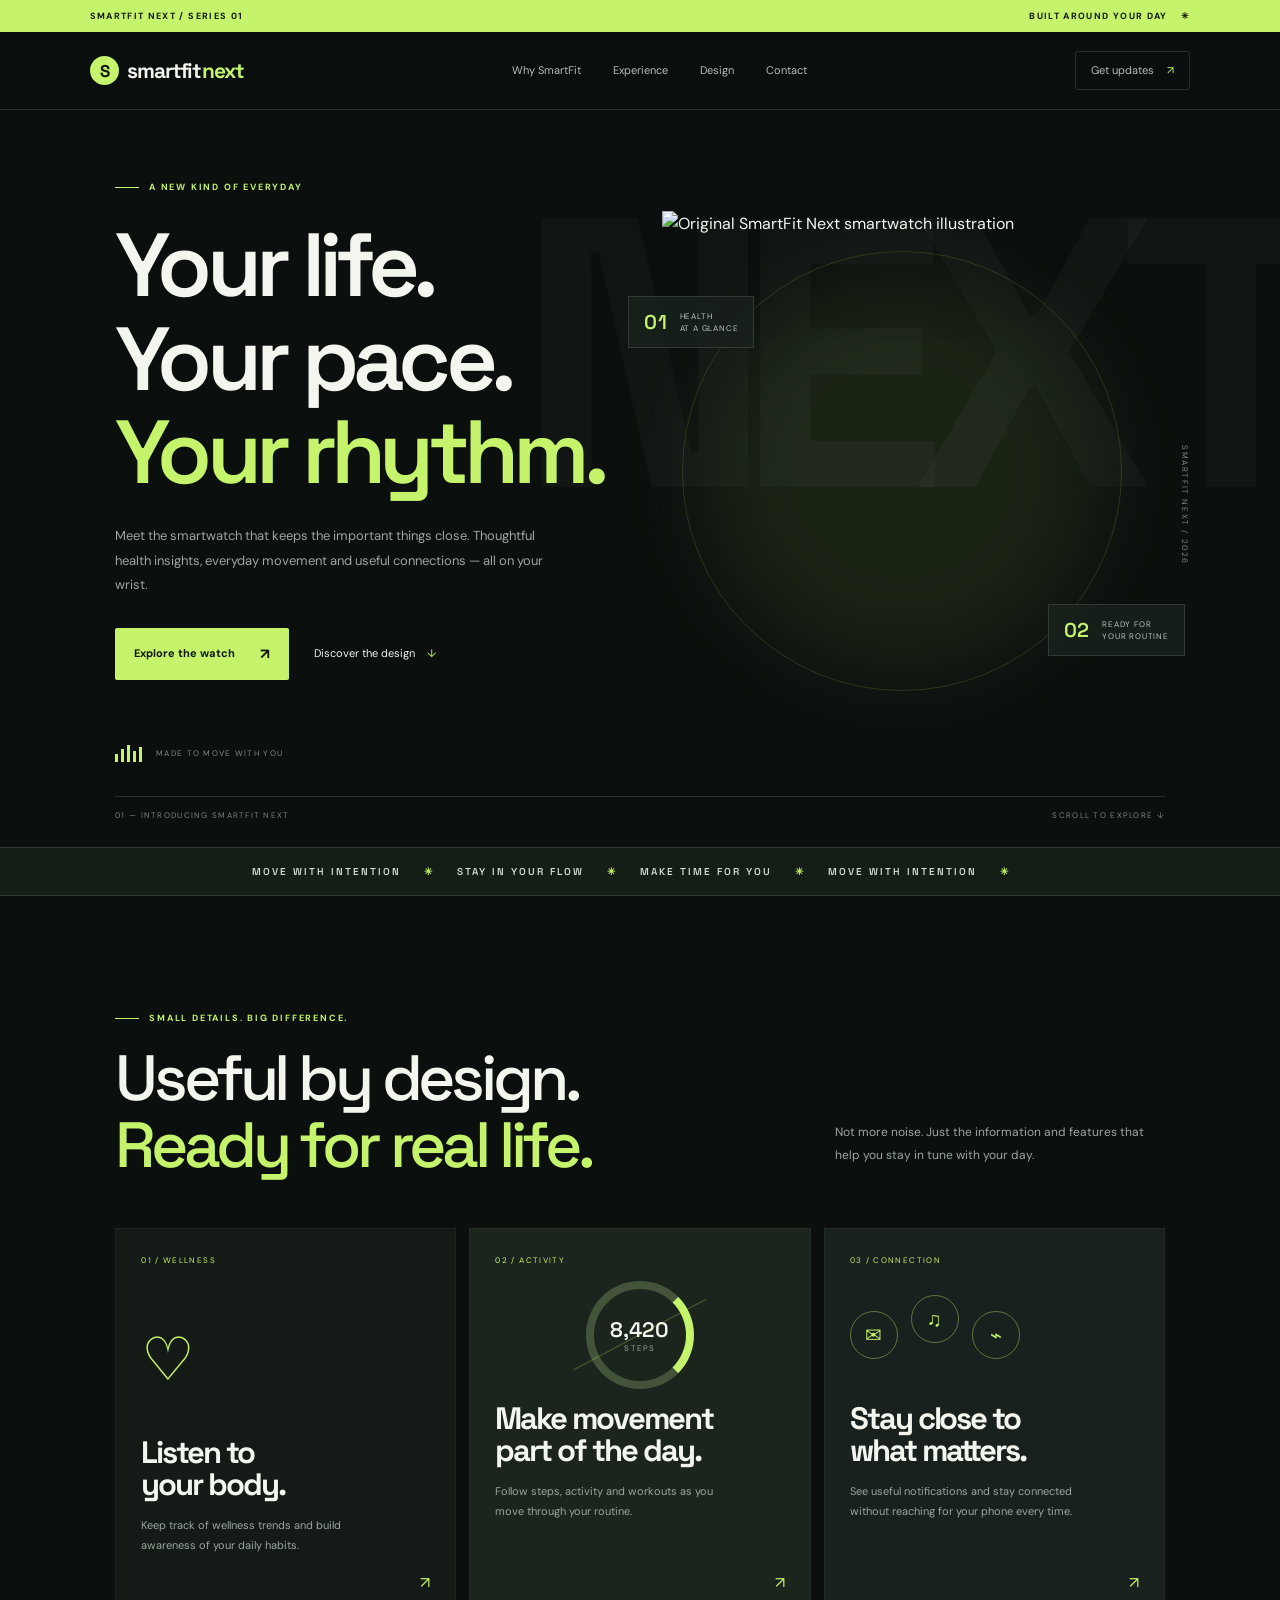
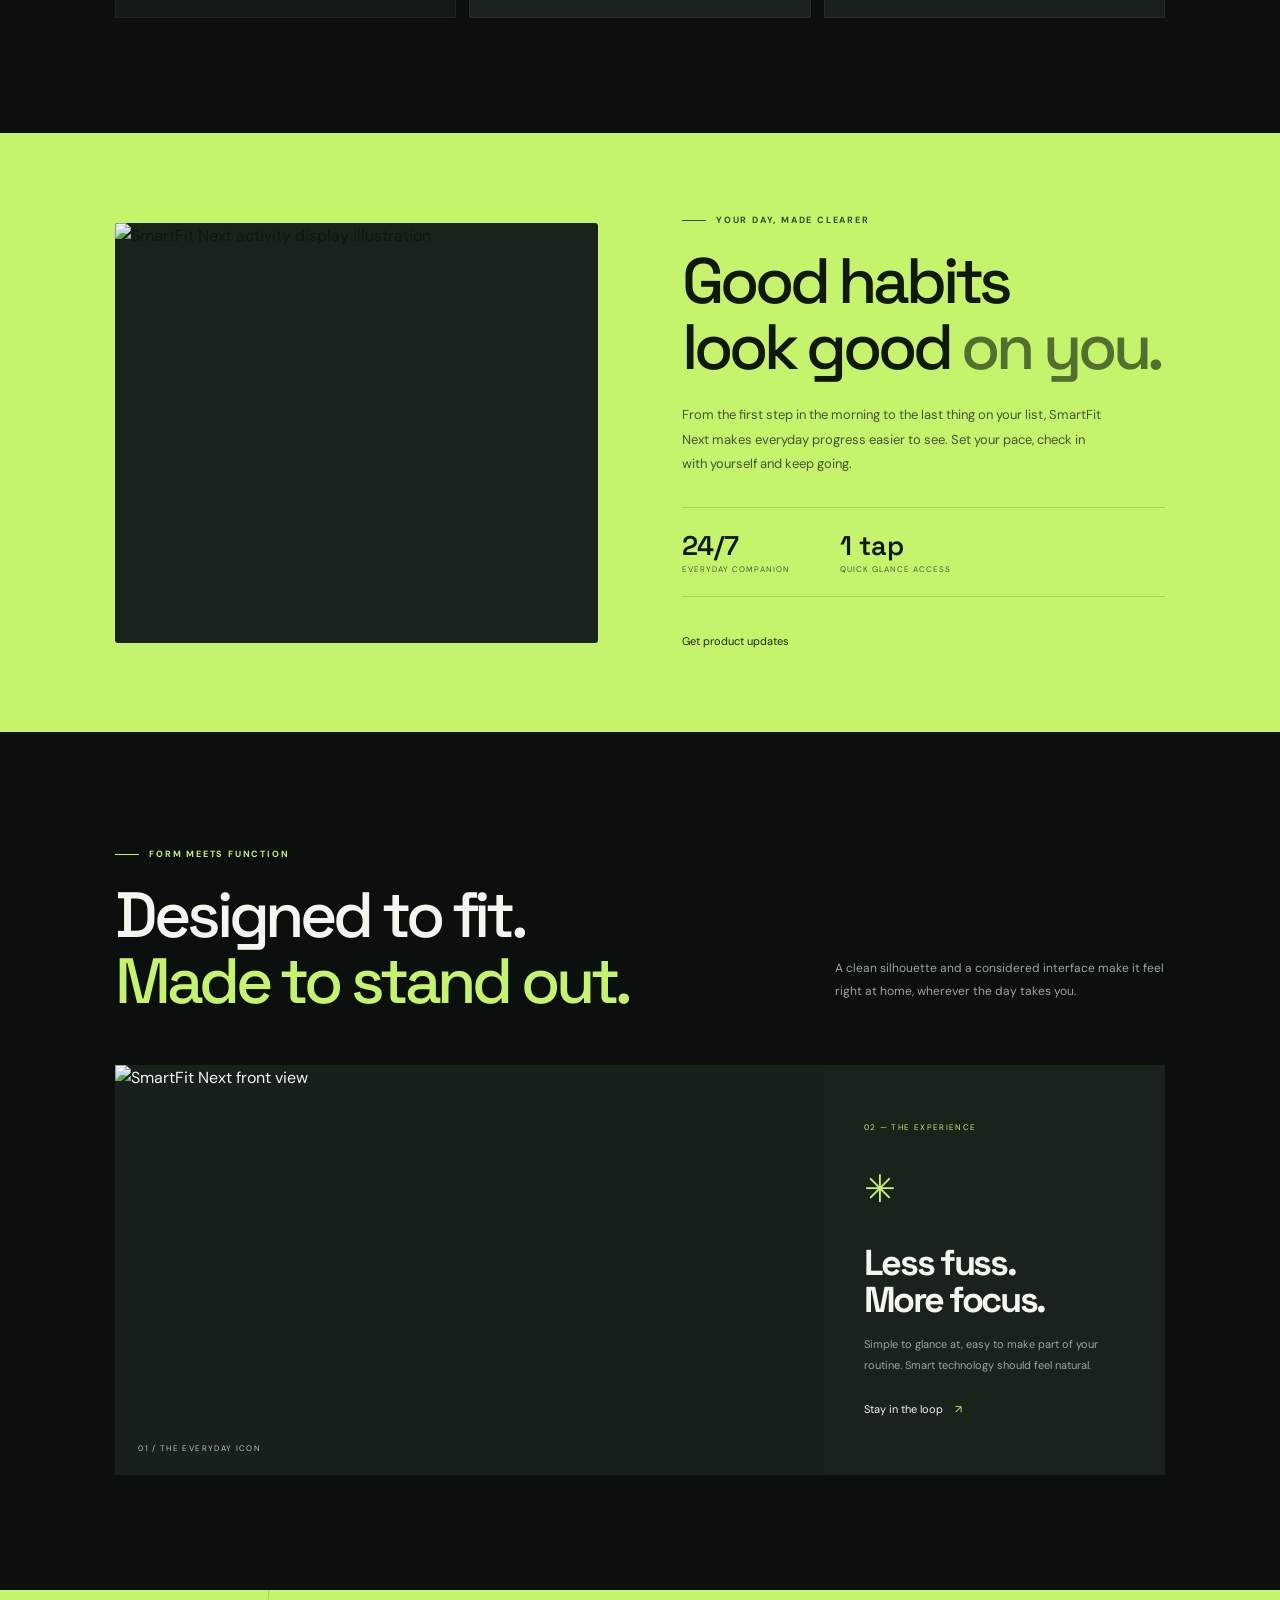
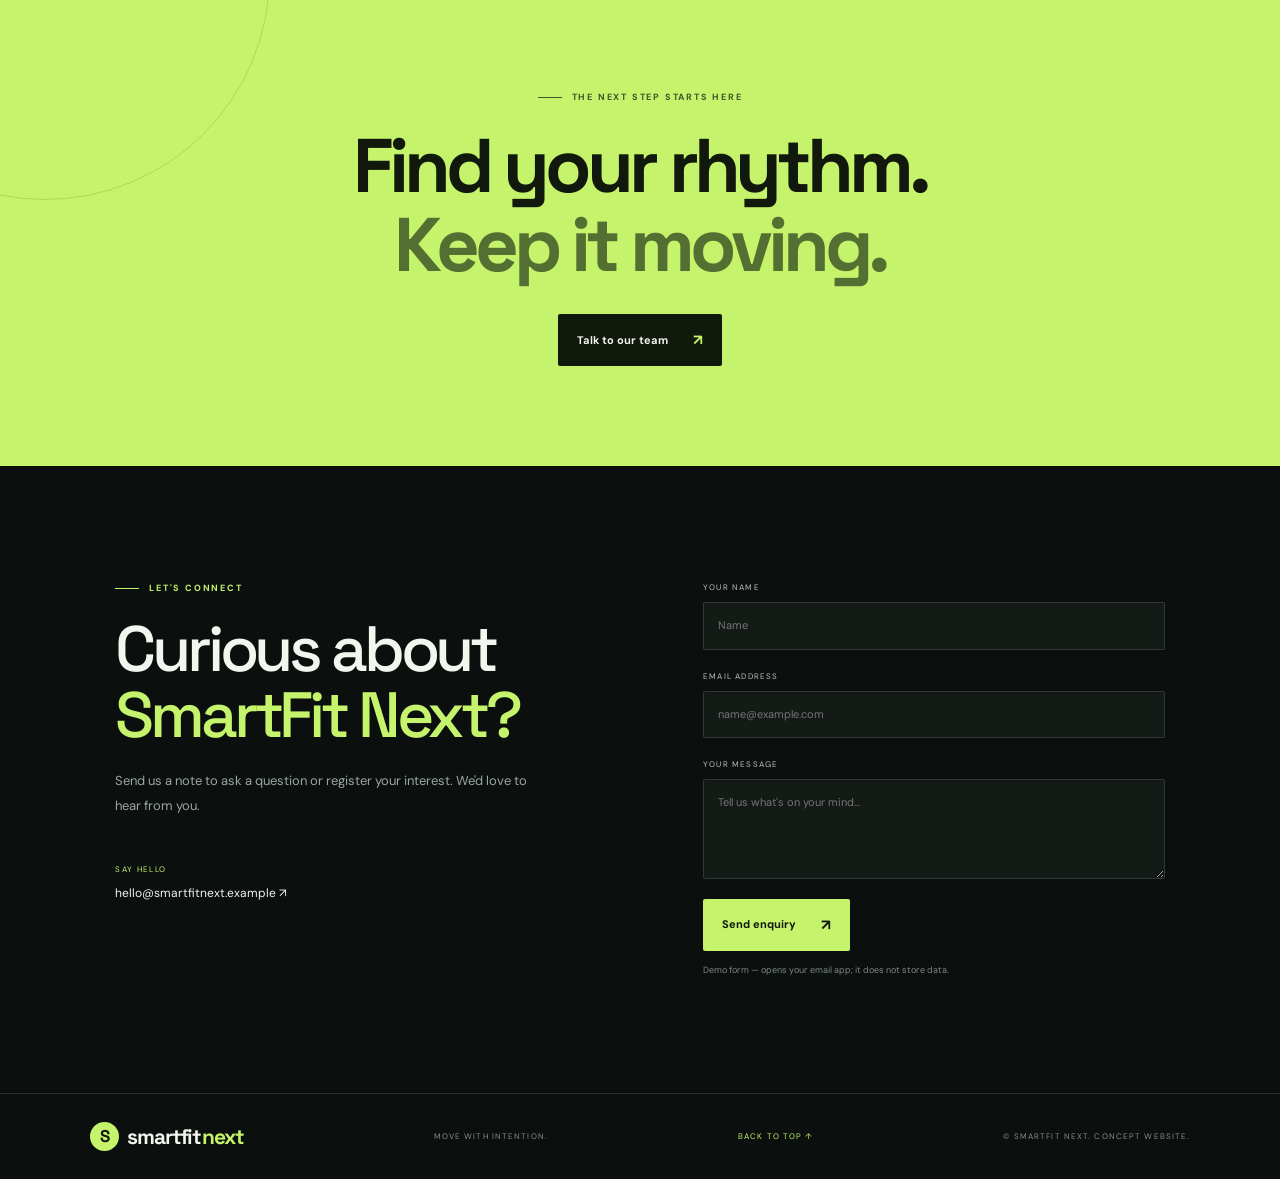
==== index.html @ b63832a3 "Add files via upload" ====
<!DOCTYPE html>
<html lang="en">
<head>
<meta charset="UTF-8"><meta name="viewport" content="width=device-width, initial-scale=1">
<meta name="theme-color" content="#0b100e">
<meta name="description" content="SmartFit Next — a smarter rhythm for your everyday.">
<title>SmartFit Next — Your day, in balance</title>
<link rel="preconnect" href="https://fonts.googleapis.com"><link rel="preconnect" href="https://fonts.gstatic.com" crossorigin>
<link href="https://fonts.googleapis.com/css2?family=DM+Sans:wght@400;500;600;700&family=Space+Grotesk:wght@400;500;600;700&display=swap" rel="stylesheet">
<link rel="stylesheet" href="style.css">
</head>
<body>
<div class="topline"><span>SMARTFIT NEXT / SERIES 01</span><span>BUILT AROUND YOUR DAY <b>✳</b></span></div>
<header class="header">
 <a class="logo" href="#top"><span class="logo-icon">S</span> smartfit<span class="lime">next</span></a>
 <button class="hamburger" aria-label="Toggle menu" aria-expanded="false"><i></i><i></i></button>
 <nav class="nav"><a href="#benefits">Why SmartFit</a><a href="#experience">Experience</a><a href="#design">Design</a><a href="#contact">Contact</a></nav>
 <a class="header-link" href="#contact">Get updates <span>↗</span></a>
</header>
<main id="top">
<section class="hero">
 <div class="hero-bgword" aria-hidden="true">NEXT</div>
 <div class="hero-text enter">
  <div class="kicker"><span></span> A NEW KIND OF EVERYDAY</div>
  <h1>Your life.<br>Your pace.<br><em>Your rhythm.</em></h1>
  <p>Meet the smartwatch that keeps the important things close. Thoughtful health insights, everyday movement and useful connections — all on your wrist.</p>
  <div class="hero-buttons"><a class="btn" href="#benefits">Explore the watch <b>↗</b></a><a class="underlink" href="#design">Discover the design <span>↓</span></a></div>
  <div class="hero-foot"><div class="mini-bars"><i></i><i></i><i></i><i></i><i></i></div><span>MADE TO MOVE WITH YOU</span></div>
 </div>
 <div class="hero-product enter">
  <div class="product-glow"></div><div class="product-ring"></div>
  <img src="assets/images/watch-hero.svg" alt="Original SmartFit Next smartwatch illustration">
  <div class="spec-chip chip-a"><b>01</b><span>HEALTH<br>AT A GLANCE</span></div>
  <div class="spec-chip chip-b"><b>02</b><span>READY FOR<br>YOUR ROUTINE</span></div>
  <div class="vertical-label">SMARTFIT NEXT / 2026</div>
 </div>
 <div class="hero-bottom"><span>01 — INTRODUCING SMARTFIT NEXT</span><span>SCROLL TO EXPLORE ↓</span></div>
</section>
<section class="marquee"><div>MOVE WITH INTENTION <b>✳</b> STAY IN YOUR FLOW <b>✳</b> MAKE TIME FOR YOU <b>✳</b> MOVE WITH INTENTION <b>✳</b></div></section>
<section class="benefits section" id="benefits">
 <div class="section-top"><div><div class="kicker"><span></span> SMALL DETAILS. BIG DIFFERENCE.</div><h2>Useful by design.<br><em>Ready for real life.</em></h2></div><p>Not more noise. Just the information and features that help you stay in tune with your day.</p></div>
 <div class="benefit-grid">
  <article class="benefit b-one"><div class="number">01 / WELLNESS</div><div class="benefit-symbol">♡</div><h3>Listen to<br>your body.</h3><p>Keep track of wellness trends and build awareness of your daily habits.</p><span class="corner">↗</span></article>
  <article class="benefit b-two"><div class="number">02 / ACTIVITY</div><div class="activity-art"><div class="activity-circle">8,420<small>STEPS</small></div><div class="activity-line"></div></div><h3>Make movement<br>part of the day.</h3><p>Follow steps, activity and workouts as you move through your routine.</p><span class="corner">↗</span></article>
  <article class="benefit b-three"><div class="number">03 / CONNECTION</div><div class="connection-art"><span>✉</span><span>♫</span><span>⌁</span></div><h3>Stay close to<br>what matters.</h3><p>See useful notifications and stay connected without reaching for your phone every time.</p><span class="corner">↗</span></article>
 </div>
</section>
<section class="experience" id="experience">
 <div class="experience-image"><img src="assets/images/watch-detail.svg" alt="SmartFit Next activity display illustration"></div>
 <div class="experience-copy"><div class="kicker"><span></span> YOUR DAY, MADE CLEARER</div><h2>Good habits<br>look good <em>on you.</em></h2><p>From the first step in the morning to the last thing on your list, SmartFit Next makes everyday progress easier to see. Set your pace, check in with yourself and keep going.</p><div class="stat-row"><div><strong>24/7</strong><small>EVERYDAY COMPANION</small></div><div><strong>1 tap</strong><small>QUICK GLANCE ACCESS</small></div></div><a href="#contact" class="text-arrow">Get product updates <span>↗</span></a></div>
</section>
<section class="design section" id="design">
 <div class="section-top"><div><div class="kicker"><span></span> FORM MEETS FUNCTION</div><h2>Designed to fit.<br><em>Made to stand out.</em></h2></div><p>A clean silhouette and a considered interface make it feel right at home, wherever the day takes you.</p></div>
 <div class="design-showcase"><div class="design-photo"><img src="assets/images/watch-hero.svg" alt="SmartFit Next front view"><span>01 / THE EVERYDAY ICON</span></div><div class="design-note"><div class="note-index">02 — THE EXPERIENCE</div><div class="big-star">✳</div><h3>Less fuss.<br>More focus.</h3><p>Simple to glance at, easy to make part of your routine. Smart technology should feel natural.</p><a href="#contact" class="text-arrow">Stay in the loop <span>↗</span></a></div></div>
</section>
<section class="cta"><div class="cta-orb"></div><div class="kicker"><span></span> THE NEXT STEP STARTS HERE</div><h2>Find your rhythm.<br><em>Keep it moving.</em></h2><a class="btn dark-btn" href="#contact">Talk to our team <b>↗</b></a></section>
<section class="contact section" id="contact">
 <div class="contact-intro"><div class="kicker"><span></span> LET'S CONNECT</div><h2>Curious about<br><em>SmartFit Next?</em></h2><p>Send us a note to ask a question or register your interest. We'd love to hear from you.</p><div class="contact-mail">SAY HELLO<br><a href="mailto:hello@smartfitnext.example">hello@smartfitnext.example ↗</a></div></div>
 <form id="contactForm" class="form"><label for="name">YOUR NAME</label><input id="name" name="name" placeholder="Name" required><label for="email">EMAIL ADDRESS</label><input id="email" name="email" type="email" placeholder="name@example.com" required><label for="message">YOUR MESSAGE</label><textarea id="message" name="message" rows="4" placeholder="Tell us what's on your mind..." required></textarea><button class="btn" type="submit">Send enquiry <b>↗</b></button><small id="formStatus">Demo form — opens your email app; it does not store data.</small></form>
</section>
</main>
<footer><a class="logo" href="#top"><span class="logo-icon">S</span> smartfit<span class="lime">next</span></a><span>MOVE WITH INTENTION.</span><a href="#top">BACK TO TOP ↑</a><small>© <span id="year"></span> SMARTFIT NEXT. CONCEPT WEBSITE.</small></footer>
<script src="script.js"></script>
</body></html>
---- style.css ----
*{box-sizing:border-box}html{scroll-behavior:smooth;scroll-padding-top:90px}body{margin:0;background:#0b100e;color:#f3f5ef;font-family:"DM Sans",sans-serif;line-height:1.6;overflow-x:hidden}a{color:inherit;text-decoration:none}button,input,textarea{font:inherit}:root{--lime:#c5f36b;--muted:#9ba69e;--line:#ffffff20;--display:"Space Grotesk",sans-serif}.topline{height:32px;padding:0 7%;display:flex;align-items:center;justify-content:space-between;background:var(--lime);color:#12180e;font-size:9px;font-weight:700;letter-spacing:.15em}.topline b{margin-left:10px}.header{height:78px;padding:0 7%;display:flex;align-items:center;justify-content:space-between;position:sticky;top:0;z-index:10;background:#0b100eea;backdrop-filter:blur(15px);border-bottom:1px solid var(--line)}.logo{font:700 21px var(--display);letter-spacing:-1px;display:flex;align-items:center;gap:8px}.logo-icon{width:29px;height:29px;border-radius:50%;background:var(--lime);color:#10170b;display:grid;place-items:center;font-size:17px}.lime{color:var(--lime);margin-left:-7px}.nav{display:flex;gap:32px}.nav a,.header-link{font-size:11px;color:#b5beb7;transition:.2s}.nav a:hover,.header-link:hover{color:var(--lime)}.header-link{border:1px solid var(--line);padding:10px 15px;border-radius:3px}.header-link span{color:var(--lime);margin-left:10px}.hamburger{display:none}.hero{min-height:670px;padding:70px 9% 85px;display:grid;grid-template-columns:1fr 1fr;align-items:center;position:relative;isolation:isolate;overflow:hidden}.hero-bgword{position:absolute;z-index:-1;right:-2%;top:7%;font:700 clamp(180px,30vw,430px)/1 var(--display);letter-spacing:-.1em;color:#ffffff06;pointer-events:none}.hero-text{z-index:2}.kicker{font-size:9px;letter-spacing:.2em;font-weight:700;color:var(--lime);display:flex;align-items:center;gap:10px}.kicker span{height:1px;width:24px;background:var(--lime)}h1,h2,h3{font-family:var(--display);letter-spacing:-.065em;line-height:1.04;margin:0}h1{font-size:clamp(58px,7vw,91px);font-weight:600;margin:25px 0}.hero h1 em,h2 em{color:var(--lime);font-style:normal}.hero-text>p,.experience-copy>p,.contact-intro>p{font-size:13px;color:var(--muted);max-width:430px;line-height:1.9}.hero-buttons{display:flex;align-items:center;gap:25px;margin-top:30px}.btn{display:inline-flex;align-items:center;gap:25px;padding:14px 19px;background:var(--lime);color:#11170b;border:0;border-radius:2px;font-size:11px;font-weight:700;cursor:pointer;transition:transform .2s}.btn:hover{transform:translateY(-3px)}.btn b{font-size:15px}.underlink,.text-arrow{font-size:11px}.underlink span,.text-arrow span{color:var(--lime);margin-left:9px}.hero-foot{display:flex;align-items:center;gap:14px;margin-top:65px;color:#7e8980;font-size:8px;letter-spacing:.16em}.mini-bars{display:flex;gap:3px;align-items:end;height:17px}.mini-bars i{width:3px;background:var(--lime);height:8px}.mini-bars i:nth-child(2){height:13px}.mini-bars i:nth-child(3){height:17px}.mini-bars i:nth-child(4){height:11px}.mini-bars i:nth-child(5){height:15px}.hero-product{height:520px;position:relative;display:grid;place-items:center}.hero-product>img{position:relative;z-index:1;width:min(100%,480px);height:100%;object-fit:contain;filter:drop-shadow(0 35px 35px #0009)}.product-glow{position:absolute;width:390px;height:390px;border-radius:50%;background:#b8e96518;filter:blur(45px)}.product-ring{position:absolute;width:440px;height:440px;border:1px solid #c5f36b25;border-radius:50%}.spec-chip{position:absolute;z-index:2;display:flex;gap:12px;align-items:center;background:#19211cdd;border:1px solid var(--line);padding:12px 15px;font-size:8px;letter-spacing:.1em;line-height:1.5;color:#b9c4bb}.spec-chip b{font:600 20px var(--display);color:var(--lime)}.chip-a{top:85px;left:-12px}.chip-b{bottom:75px;right:-20px}.vertical-label{position:absolute;right:-5%;top:45%;writing-mode:vertical-rl;font-size:8px;letter-spacing:.2em;color:#7d897f}.hero-bottom{position:absolute;bottom:25px;left:9%;right:9%;border-top:1px solid var(--line);padding-top:12px;display:flex;justify-content:space-between;color:#78847b;font-size:8px;letter-spacing:.16em}.marquee{overflow:hidden;white-space:nowrap;padding:17px 0;background:#151d17;border-block:1px solid var(--line);text-align:center;font:600 10px var(--display);letter-spacing:.2em;color:#d1d8d0}.marquee b{color:var(--lime);margin:0 18px}.section{padding:115px 9%}.section-top{display:flex;justify-content:space-between;align-items:end;gap:30px;margin-bottom:50px}.section-top h2,.experience h2,.contact h2{font-size:clamp(43px,5vw,65px);font-weight:500;margin-top:20px}.section-top>p{max-width:330px;color:var(--muted);font-size:12px;line-height:1.9}.benefit-grid{display:grid;grid-template-columns:repeat(3,1fr);gap:13px}.benefit{min-height:390px;padding:25px;background:#141b16;position:relative;overflow:hidden;border:1px solid #ffffff0b;transition:transform .25s,border-color .25s}.benefit:hover{transform:translateY(-6px);border-color:#c5f36b66}.number{font-size:8px;letter-spacing:.17em;color:var(--lime)}.benefit-symbol{font-size:60px;color:var(--lime);margin:45px 0 28px}.benefit h3{font-size:31px}.benefit p{font-size:11px;color:var(--muted);max-width:245px;line-height:1.8;margin-top:15px}.corner{position:absolute;right:25px;bottom:22px;color:var(--lime)}.b-two{background:#1b241d}.activity-art{height:135px;display:grid;place-items:center;position:relative}.activity-circle{width:108px;height:108px;border:8px solid #43543a;border-right-color:var(--lime);border-radius:50%;display:grid;place-content:center;text-align:center;font:600 21px var(--display)}.activity-circle small{font:8px "DM Sans";letter-spacing:.15em;color:var(--muted)}.activity-line{position:absolute;width:150px;height:1px;background:#c5f36b44;transform:rotate(-28deg)}.b-three{background:#19211e}.connection-art{height:135px;display:flex;align-items:center;gap:13px}.connection-art span{width:48px;height:48px;border:1px solid #c5f36b66;border-radius:50%;display:grid;place-items:center;color:var(--lime);font-size:20px}.connection-art span:nth-child(2){transform:translateY(-16px)}.experience{background:#c5f36b;color:#10170c;padding:80px 9%;display:grid;grid-template-columns:1fr 1fr;align-items:center;gap:8%}.experience-image{height:420px;background:#18231b;border-radius:3px;overflow:hidden}.experience-image img{width:100%;height:100%;object-fit:cover}.experience .kicker{color:#344a25}.experience .kicker span{background:#344a25}.experience h2 em{color:#526e31}.experience-copy>p{color:#45533a;margin-top:22px}.stat-row{display:flex;gap:50px;border-top:1px solid #526a363f;border-bottom:1px solid #526a363f;padding:20px 0;margin:30px 0}.stat-row strong,.stat-row small{display:block}.stat-row strong{font:600 27px var(--display)}.stat-row small{font-size:8px;letter-spacing:.13em;color:#4a5c3b}.experience .text-arrow{color:#1b2713}.design-showcase{display:grid;grid-template-columns:1.35fr .65fr;min-height:410px}.design-photo{position:relative;background:#172019;overflow:hidden}.design-photo img{width:100%;height:100%;object-fit:contain}.design-photo>span{position:absolute;bottom:20px;left:23px;font-size:8px;letter-spacing:.17em;color:#b9c4b9}.design-note{background:#19221b;padding:40px;display:flex;flex-direction:column;align-items:flex-start;justify-content:center}.note-index{font-size:8px;letter-spacing:.17em;color:var(--lime)}.big-star{font-size:38px;color:var(--lime);margin:25px 0}.design-note h3{font-size:36px}.design-note p{font-size:11px;color:var(--muted);line-height:1.9;margin:15px 0 25px}.cta{position:relative;overflow:hidden;background:var(--lime);color:#11180c;text-align:center;padding:100px 20px}.cta .kicker{color:#3e542a;justify-content:center}.cta .kicker span{background:#3e542a}.cta h2{font-size:clamp(48px,6vw,76px);margin:22px 0 30px}.cta h2 em{color:#536f31}.dark-btn{background:#11180c;color:#f1f5ec}.dark-btn b{color:var(--lime)}.cta-orb{position:absolute;width:450px;height:450px;border:1px solid #526b2c33;border-radius:50%;left:-180px;top:-240px}.contact{display:grid;grid-template-columns:1fr 1fr;gap:12%}.contact-intro>p{margin-top:20px}.contact-mail{margin-top:45px;font-size:8px;letter-spacing:.17em;color:var(--lime)}.contact-mail a{display:inline-block;margin-top:8px;color:#f2f5ef;font-size:12px;letter-spacing:0}.form{display:flex;flex-direction:column}.form label{font-size:8px;letter-spacing:.15em;color:#b9c4ba;margin:0 0 8px}.form input,.form textarea{background:#141b16;border:1px solid var(--line);padding:14px;color:#fff;margin-bottom:20px;border-radius:2px;outline:none;font-size:11px}.form input:focus,.form textarea:focus{border-color:var(--lime)}.form textarea{resize:vertical}.form .btn{align-self:flex-start}.form small{font-size:9px;color:#7e8980;margin-top:12px}footer{padding:28px 7%;border-top:1px solid var(--line);display:flex;align-items:center;justify-content:space-between;gap:15px}footer>span,footer>a:nth-of-type(2),footer small{font-size:8px;letter-spacing:.14em;color:#849087}footer>a:nth-of-type(2){color:var(--lime)}.enter{animation:rise .8s both}@keyframes rise{from{opacity:0;transform:translateY(20px)}to{opacity:1;transform:translateY(0)}}@media(max-width:850px){.header{padding:0 5%}.nav{gap:17px}.hero{padding-inline:6%;grid-template-columns:1fr 1fr}.hero-product{height:430px}.product-ring{width:330px;height:330px}.spec-chip{padding:9px}.section{padding:85px 6%}.experience{padding:65px 6%;gap:5%}.experience-image{height:350px}.design-showcase{min-height:350px}.design-note{padding:25px}.hero-bottom{left:6%;right:6%}}@media(max-width:620px){.topline{font-size:7px;padding:0 4%}.header{height:68px}.hamburger{display:flex;flex-direction:column;gap:5px;border:0;background:none;padding:10px}.hamburger i{width:22px;height:2px;background:#fff}.nav{display:none;position:absolute;top:67px;left:0;right:0;background:#101712;padding:22px 7%;flex-direction:column;border-bottom:1px solid var(--line)}.nav.open{display:flex}.header-link{font-size:9px;padding:8px 10px;margin-left:auto;margin-right:10px}.logo{font-size:18px}.hero{grid-template-columns:1fr;padding:60px 7% 75px;gap:5px}.hero h1{font-size:65px}.hero-text>p{font-size:12px}.hero-foot{margin-top:35px}.hero-product{height:390px}.hero-product>img{max-width:360px}.product-ring{width:310px;height:310px}.chip-a{left:0;top:45px}.chip-b{right:0;bottom:45px}.vertical-label{right:0}.hero-bottom{font-size:7px}.section{padding:75px 7%}.section-top{display:block;margin-bottom:32px}.section-top>p{margin-top:18px}.benefit-grid{grid-template-columns:1fr}.benefit{min-height:340px}.benefit-symbol{margin:30px 0 20px}.activity-art,.connection-art{height:110px}.experience{grid-template-columns:1fr;padding:55px 7%;gap:35px}.experience-image{height:290px}.experience h2,.contact h2{font-size:49px}.design-showcase{grid-template-columns:1fr}.design-photo{height:300px}.design-note{min-height:300px}.cta{padding:75px 15px}.contact{grid-template-columns:1fr;gap:40px}footer{flex-wrap:wrap;padding:25px 7%}footer small{width:100%}}@media(prefers-reduced-motion:reduce){html{scroll-behavior:auto}*,*:before,*:after{animation:none!important;transition:none!important}}
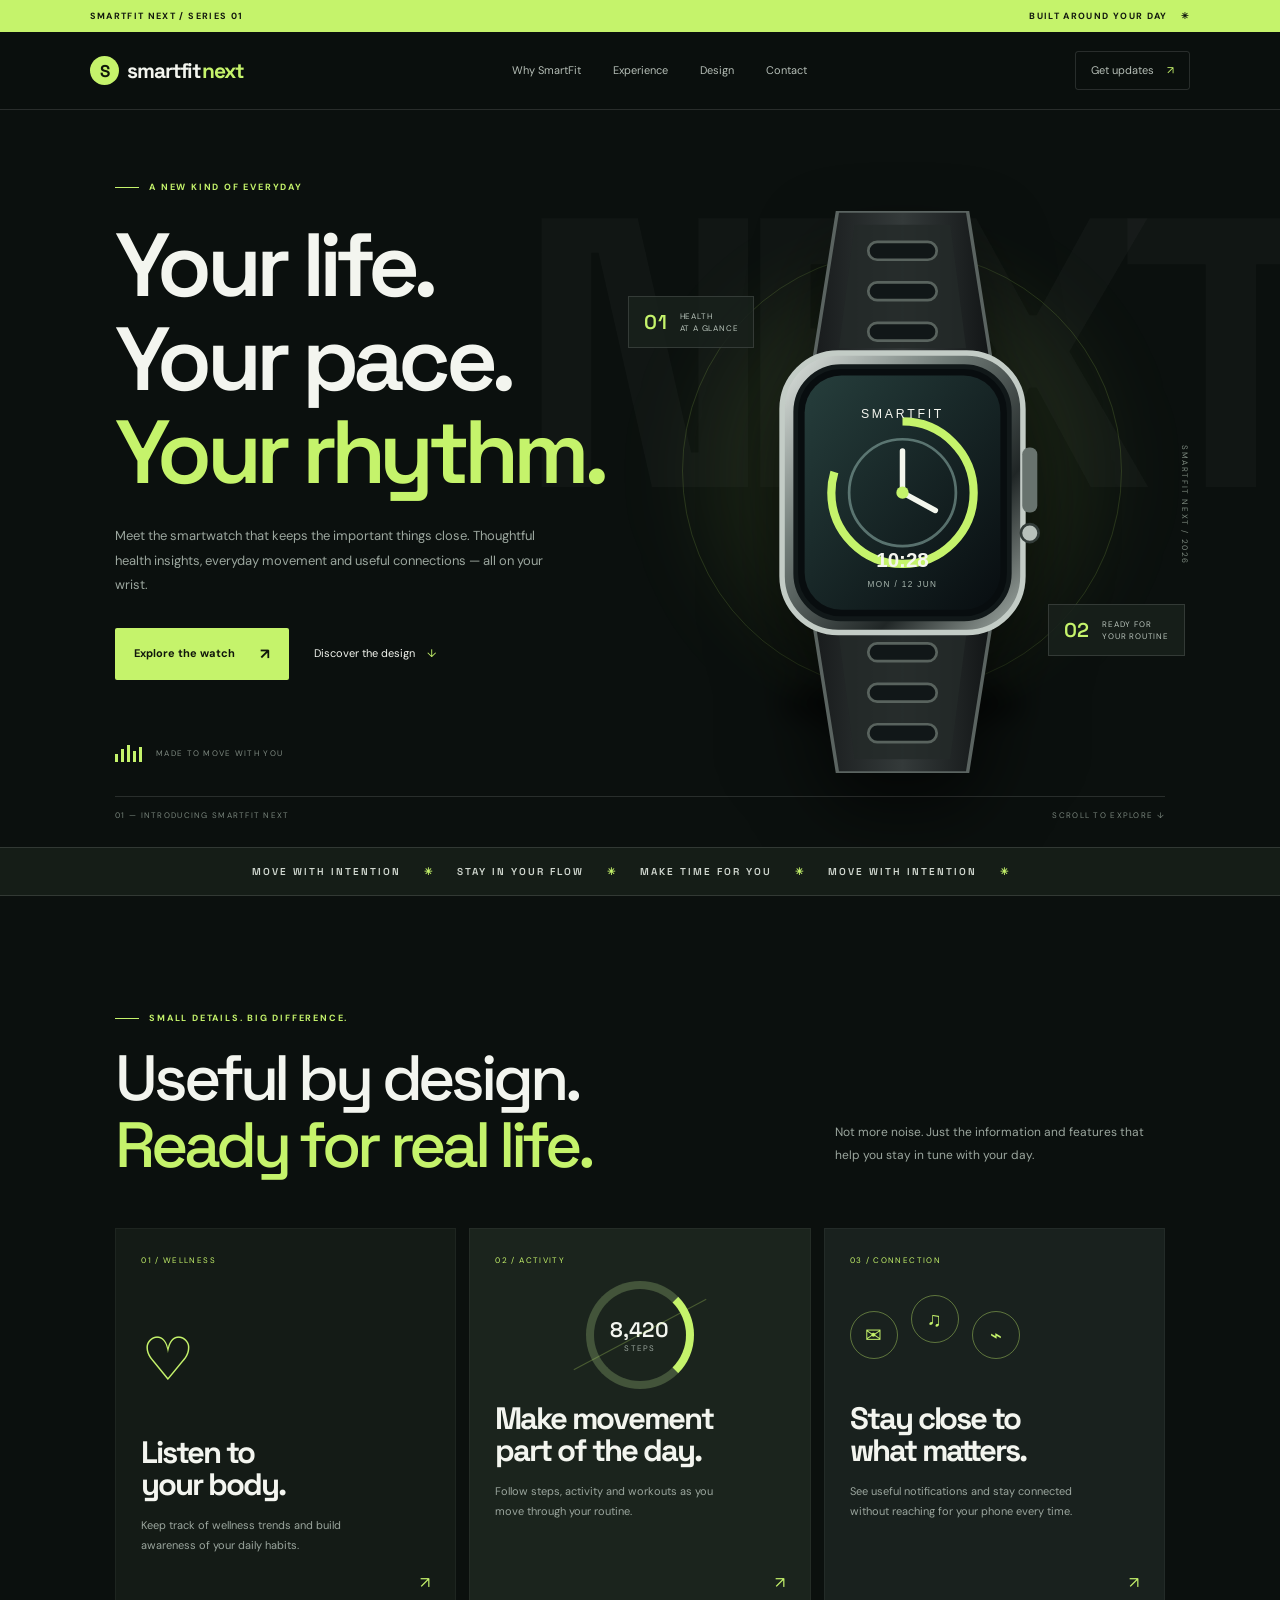
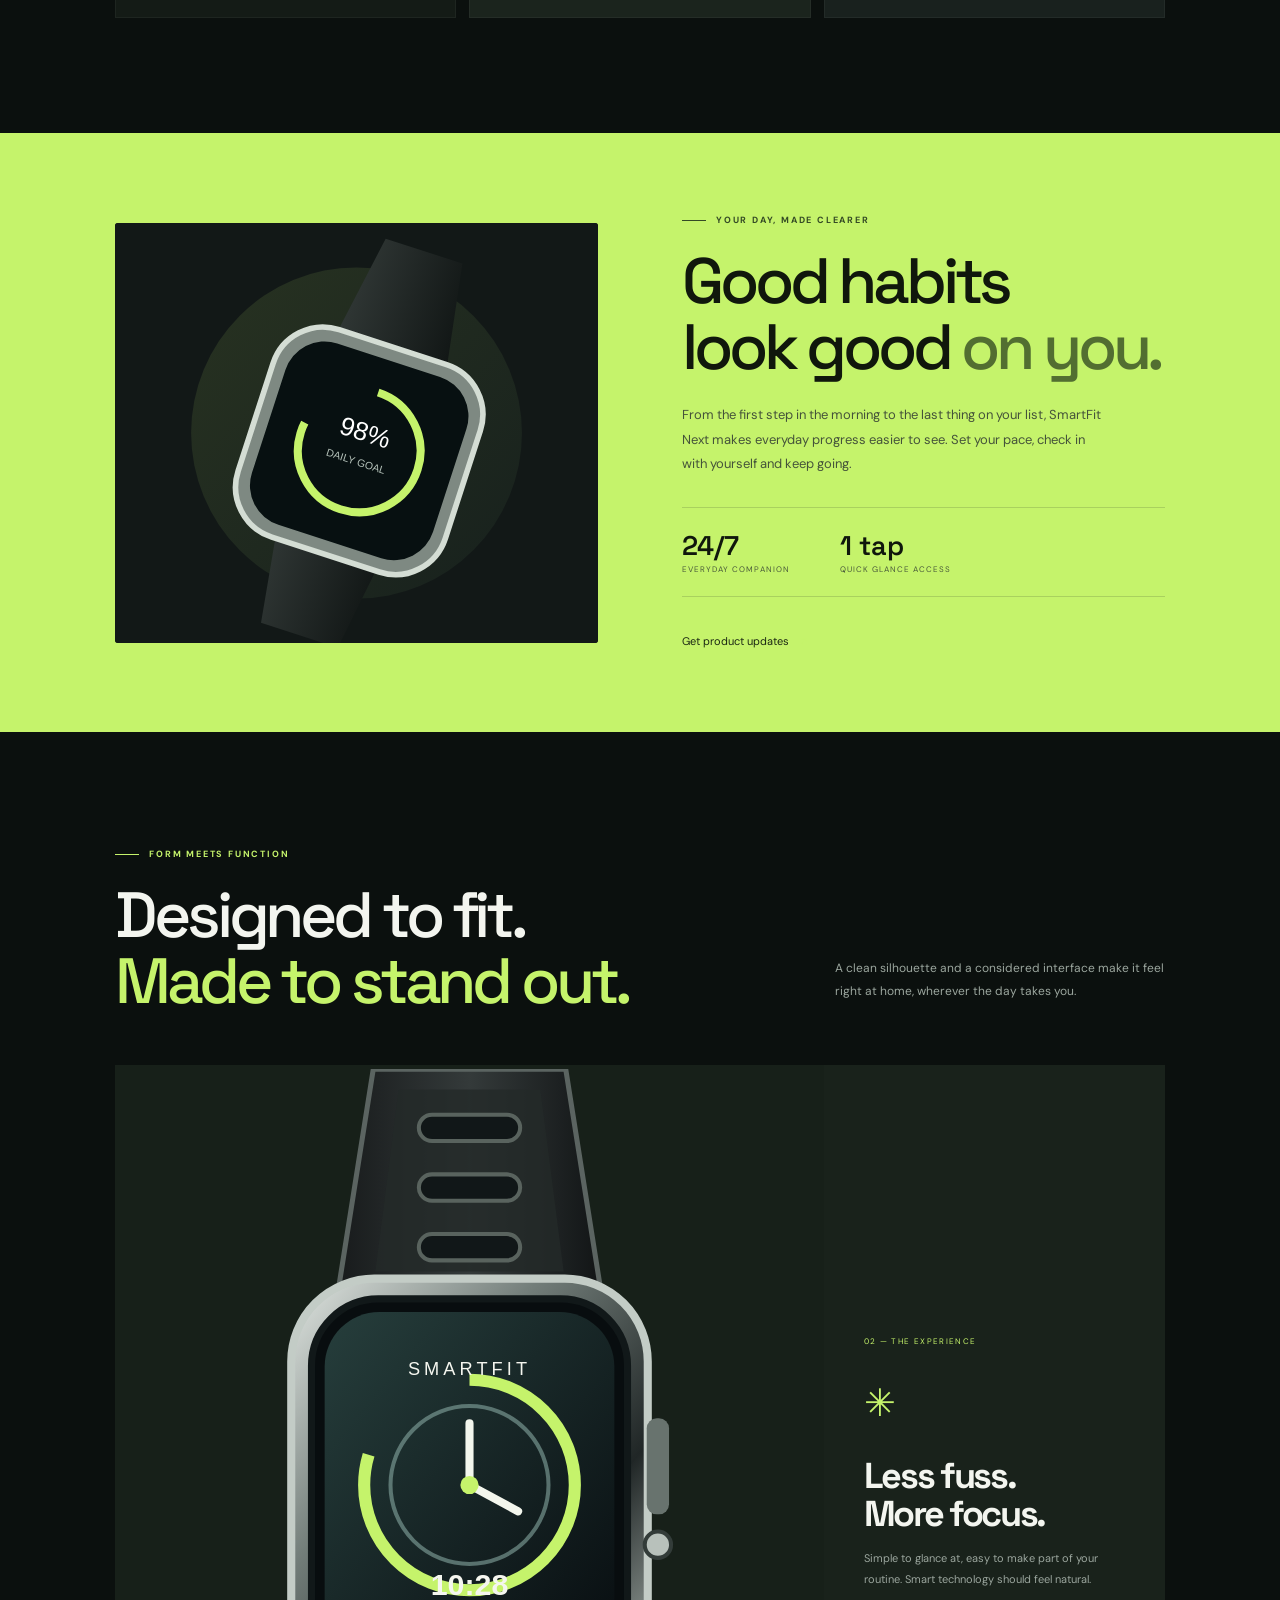
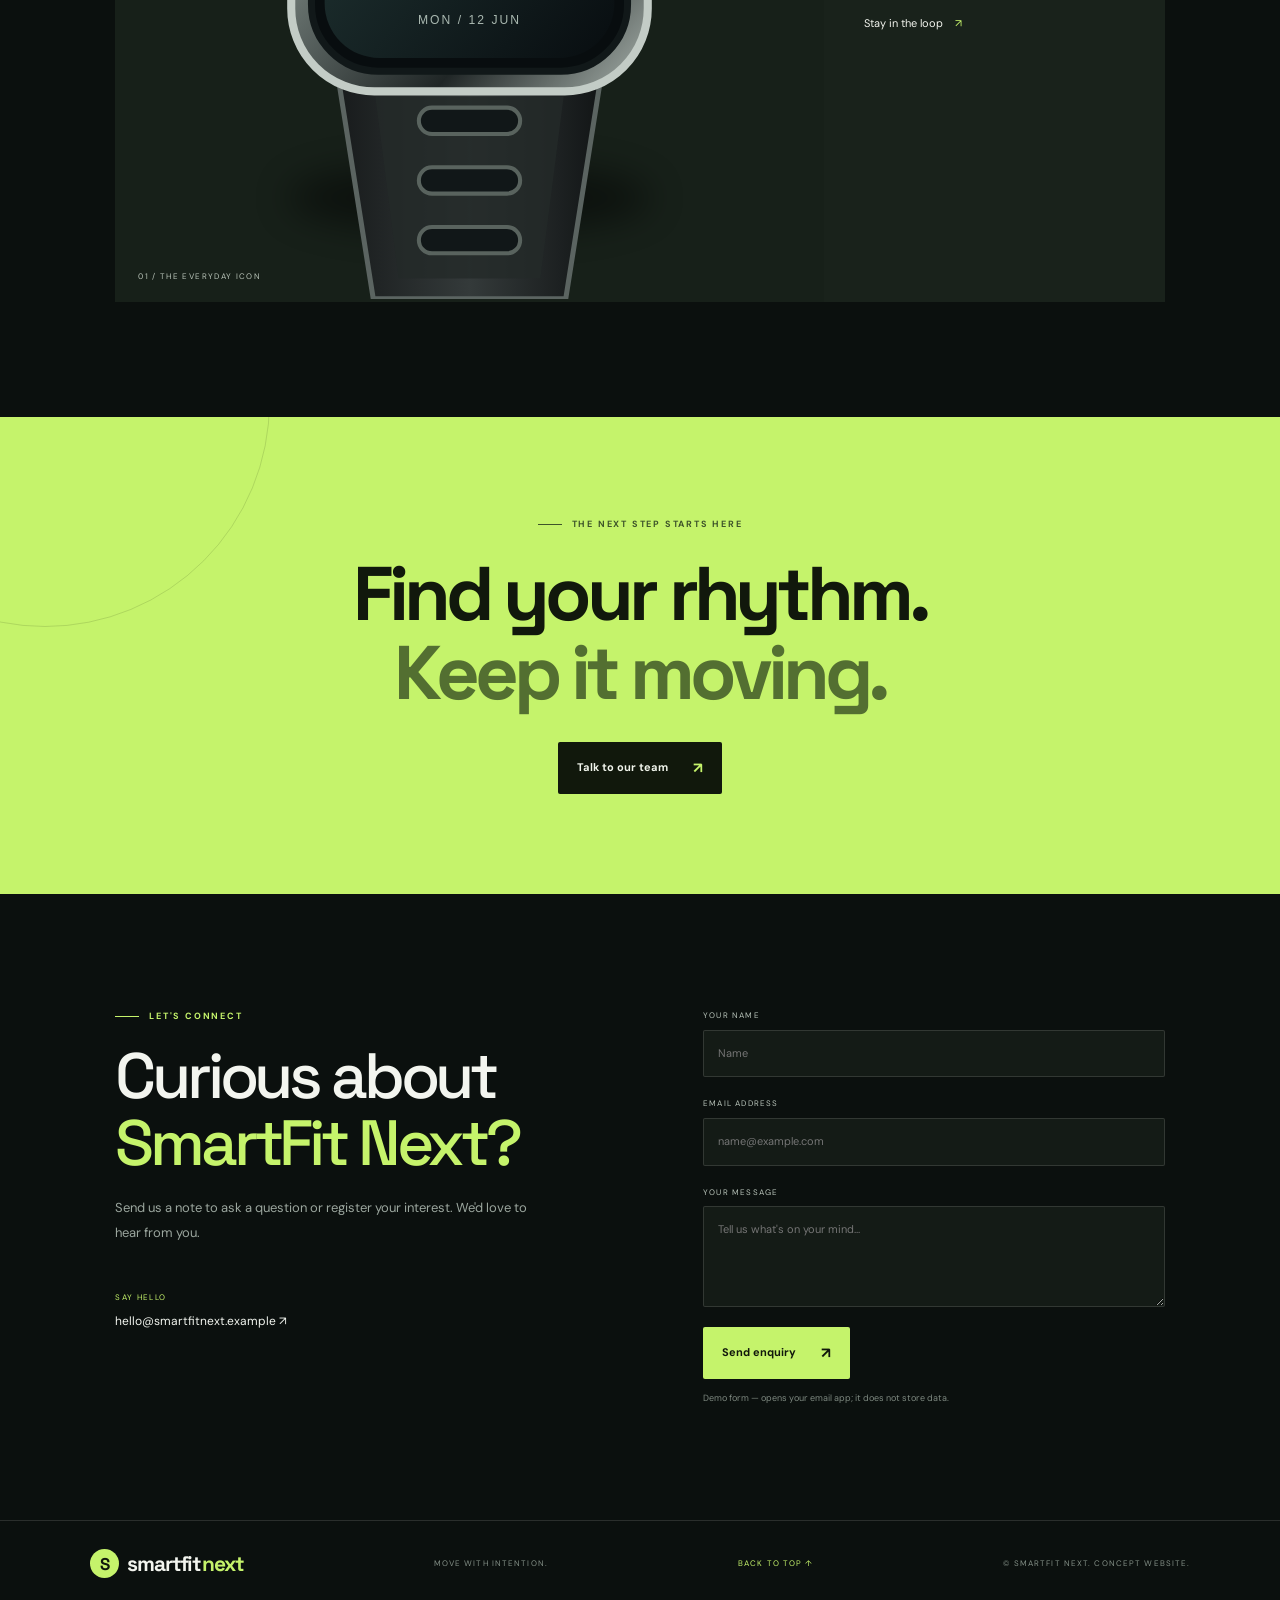
==== commit 47518a5c: "Add files via upload" ====
--- a/index.html
+++ b/index.html
@@ -29,7 +29,7 @@
  </div>
  <div class="hero-product enter">
   <div class="product-glow"></div><div class="product-ring"></div>
-  <img src="assets/images/watch-hero.svg" alt="Original SmartFit Next smartwatch illustration">
+  <img src="watch-hero.svg" alt="Original SmartFit Next smartwatch illustration">
   <div class="spec-chip chip-a"><b>01</b><span>HEALTH<br>AT A GLANCE</span></div>
   <div class="spec-chip chip-b"><b>02</b><span>READY FOR<br>YOUR ROUTINE</span></div>
   <div class="vertical-label">SMARTFIT NEXT / 2026</div>
@@ -46,12 +46,12 @@
  </div>
 </section>
 <section class="experience" id="experience">
- <div class="experience-image"><img src="assets/images/watch-detail.svg" alt="SmartFit Next activity display illustration"></div>
+ <div class="experience-image"><img src="watch-detail.svg" alt="SmartFit Next activity display illustration"></div>
  <div class="experience-copy"><div class="kicker"><span></span> YOUR DAY, MADE CLEARER</div><h2>Good habits<br>look good <em>on you.</em></h2><p>From the first step in the morning to the last thing on your list, SmartFit Next makes everyday progress easier to see. Set your pace, check in with yourself and keep going.</p><div class="stat-row"><div><strong>24/7</strong><small>EVERYDAY COMPANION</small></div><div><strong>1 tap</strong><small>QUICK GLANCE ACCESS</small></div></div><a href="#contact" class="text-arrow">Get product updates <span>↗</span></a></div>
 </section>
 <section class="design section" id="design">
  <div class="section-top"><div><div class="kicker"><span></span> FORM MEETS FUNCTION</div><h2>Designed to fit.<br><em>Made to stand out.</em></h2></div><p>A clean silhouette and a considered interface make it feel right at home, wherever the day takes you.</p></div>
- <div class="design-showcase"><div class="design-photo"><img src="assets/images/watch-hero.svg" alt="SmartFit Next front view"><span>01 / THE EVERYDAY ICON</span></div><div class="design-note"><div class="note-index">02 — THE EXPERIENCE</div><div class="big-star">✳</div><h3>Less fuss.<br>More focus.</h3><p>Simple to glance at, easy to make part of your routine. Smart technology should feel natural.</p><a href="#contact" class="text-arrow">Stay in the loop <span>↗</span></a></div></div>
+ <div class="design-showcase"><div class="design-photo"><img src="watch-hero.svg" alt="SmartFit Next front view"><span>01 / THE EVERYDAY ICON</span></div><div class="design-note"><div class="note-index">02 — THE EXPERIENCE</div><div class="big-star">✳</div><h3>Less fuss.<br>More focus.</h3><p>Simple to glance at, easy to make part of your routine. Smart technology should feel natural.</p><a href="#contact" class="text-arrow">Stay in the loop <span>↗</span></a></div></div>
 </section>
 <section class="cta"><div class="cta-orb"></div><div class="kicker"><span></span> THE NEXT STEP STARTS HERE</div><h2>Find your rhythm.<br><em>Keep it moving.</em></h2><a class="btn dark-btn" href="#contact">Talk to our team <b>↗</b></a></section>
 <section class="contact section" id="contact">
